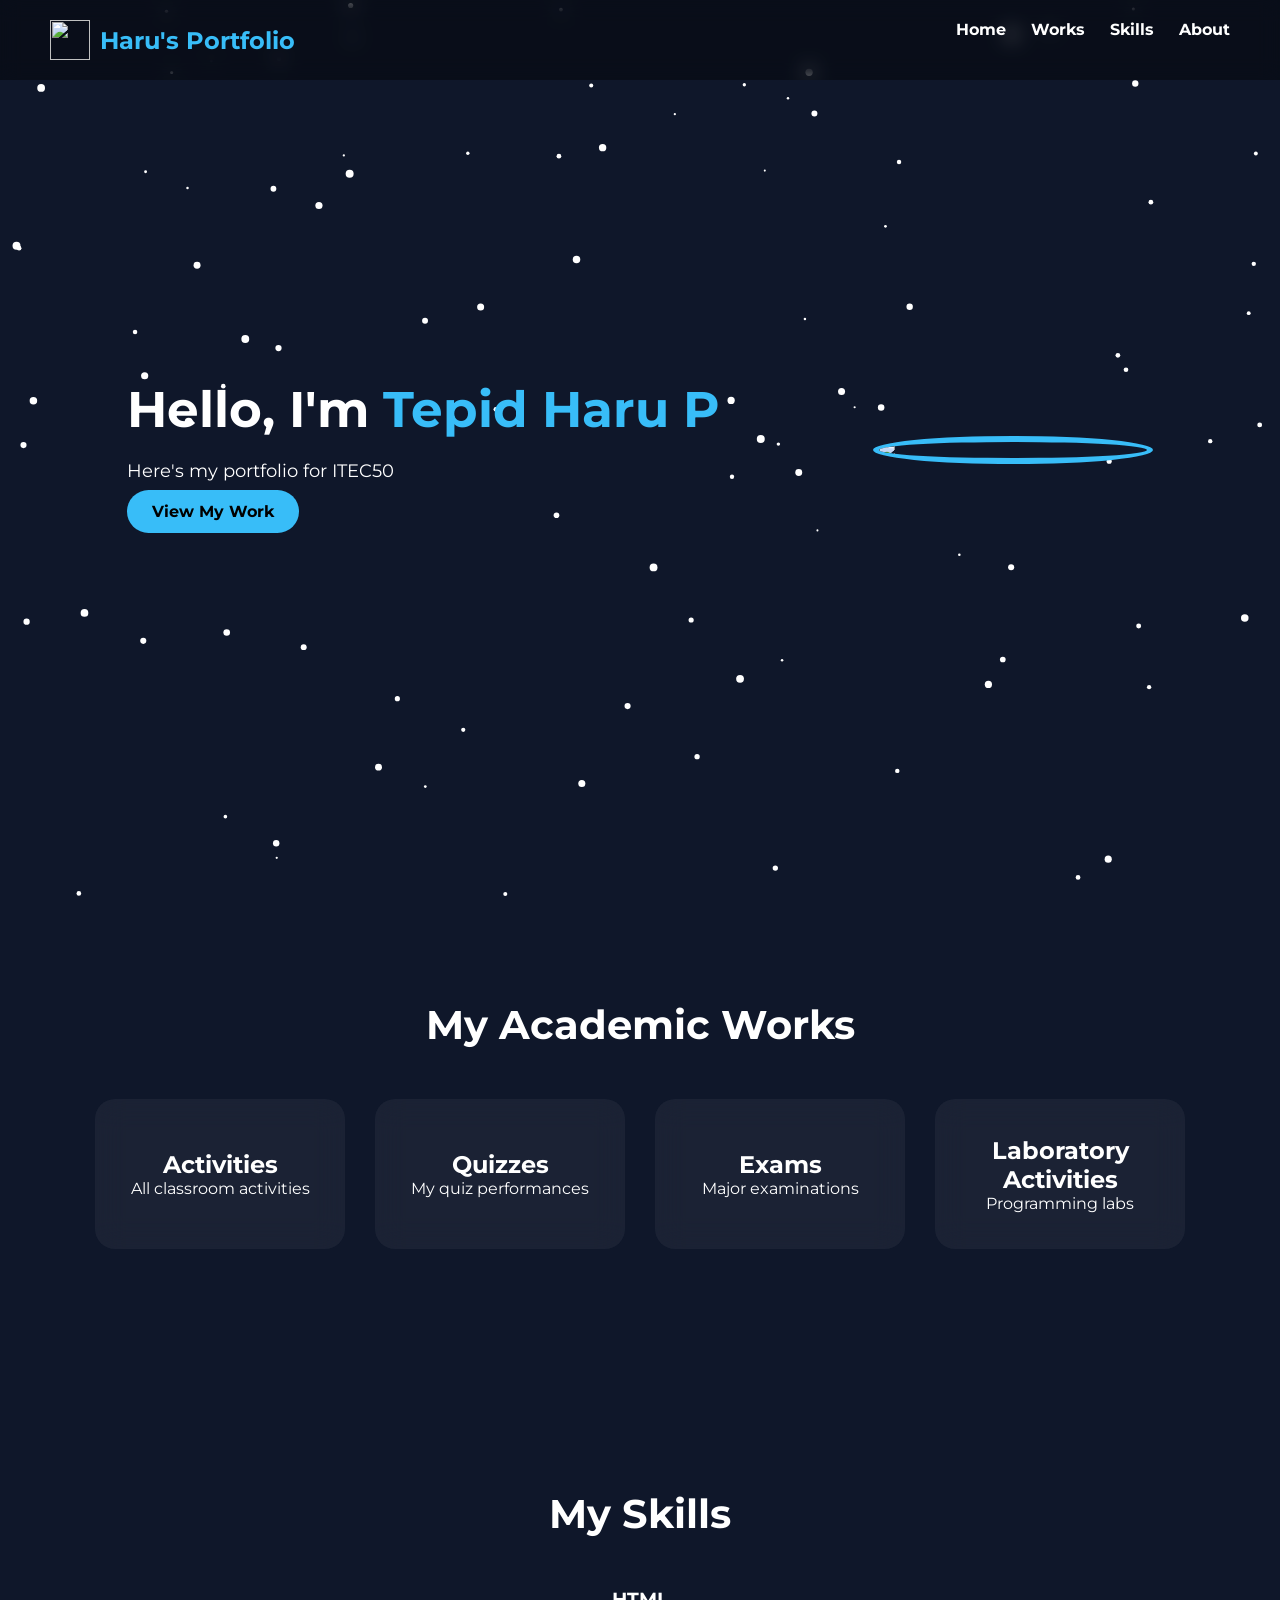
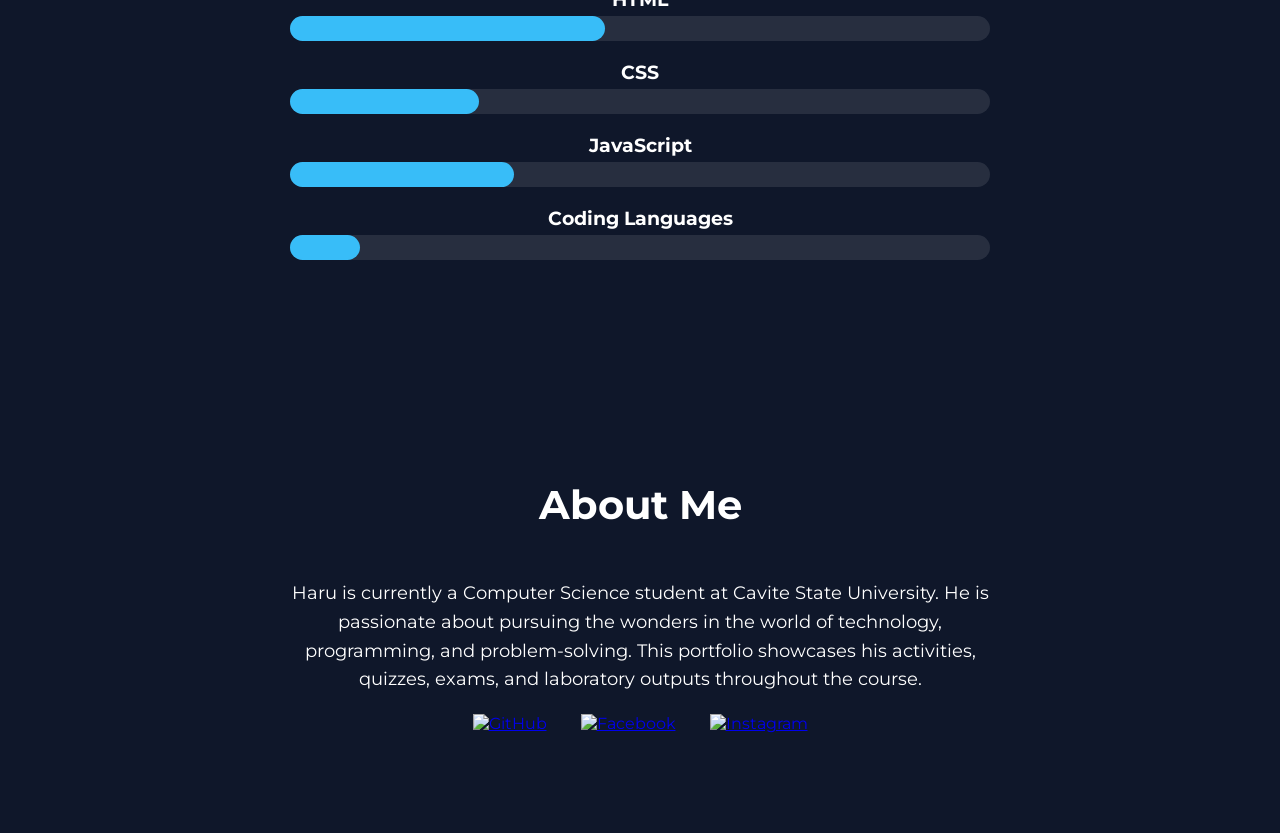
==== index.html @ 758581cd "Add files via upload" ====
<!DOCTYPE html>
<html lang="en">
<head>
 <link href="https://fonts.googleapis.com/css2?family=Montserrat:wght@400;600&display=swap" rel="stylesheet">
<meta charset="UTF-8">
<meta name="viewport" content="width=device-width, initial-scale=1.0">
<title>Computing Portfolio</title>
<link rel="stylesheet" href="style.css">
</head>
<body>

<!-- Particles Background -->
<canvas id="particles"></canvas>

<header>
<nav class="navbar">
<div class="logo-container">
<img src="images/logo.png" class="site-logo">
<h2 class="logo-text">Haru's Portfolio</h2>
</div>
<ul>
<li><a href="#home">Home</a></li>
<li><a href="#works">Works</a></li>
<li><a href="#skills">Skills</a></li>
<li><a href="#about">About</a></li>
</ul>
</nav>
</header>

<!-- HOME SECTION -->
<section id="home" class="home">
<div class="home-text">
<h1>Hello, I'm <span id="typed-name"></span></h1>
<p>Here's my portfolio for ITEC50</p>
<a href="#works" class="btn">View My Work</a>
</div>
<img src="images/student.jpg" class="student-img">
</section>

<!-- WORKS SECTION -->
<section id="works">
<h1 class="section-title">My Academic Works</h1>
<div class="card-container">
<a href="activities.html" class="card"><h2>Activities</h2><p>All classroom activities</p></a>
<a href="quizzes.html" class="card"><h2>Quizzes</h2><p>My quiz performances</p></a>
<a href="exams.html" class="card"><h2>Exams</h2><p>Major examinations</p></a>
<a href="labs.html" class="card"><h2>Laboratory Activities</h2><p>Programming labs</p></a>
</div>
</section>

<!-- SKILLS SECTION -->
<section id="skills">
<h1 class="section-title">My Skills</h1>
<div class="skills-container">
<div class="skill">
<h3>HTML</h3>
<div class="skill-bar"><div class="skill-progress" style="width:45%"></div></div>
</div>
<div class="skill">
<h3>CSS</h3>
<div class="skill-bar"><div class="skill-progress" style="width:27%"></div></div>
</div>
<div class="skill">
<h3>JavaScript</h3>
<div class="skill-bar"><div class="skill-progress" style="width:32%"></div></div>
</div>
<div class="skill">
<h3>Coding Languages</h3>
<div class="skill-bar"><div class="skill-progress" style="width:10%"></div></div>
</div>
</div>
</section>

<!-- ABOUT SECTION -->
<section id="about">
<h1 class="section-title">About Me</h1>
<p class="about-text">
Haru is currently a Computer Science student at Cavite State University. He is passionate about pursuing the wonders in the world of technology, programming, and problem-solving. This portfolio showcases his activities, quizzes, exams, and laboratory outputs throughout the course.
</p>
<div class="socials">

<a href="https://github.com/clann-xd" target="_blank">
<img src="images/github.png" alt="GitHub">
</a>

<a href="https://www.facebook.com/xapy67" target="_blank">
<img src="images/facebook.png" alt="Facebook">
</a>

<a href="https://instagram.com/xapydomdomdom" target="_blank">
<img src="images/instagram.png" alt="Instagram">
</a>

</div>
</section>

<script src="script.js"></script>
</body>
</html>
---- style.css ----
*{margin:0;padding:0;box-sizing:border-box;font-family: 'Montserrat', sans-serif; scroll-behavior:smooth;}
body{background:#0f172a;color:white;overflow-x:hidden;}

/* Particles canvas */
#particles{position:fixed;top:0;left:0;width:100%;height:100%;z-index:-1;}

/* NAVBAR */
.navbar{display:flex;justify-content:space-between;padding:20px 50px;background:rgba(0,0,0,0.4);backdrop-filter:blur(10px);position:fixed;width:100%;z-index:100;}
.logo{color:#38bdf8;}
.navbar ul{display:flex;list-style:none;}
.navbar li{margin-left:25px;}
.navbar a{color:white;text-decoration:none;font-weight:bold;transition:.3s;}
.navbar a:hover{color:#38bdf8;}

/* HOME */
.home{height:100vh;display:flex;align-items:center;justify-content:space-around;padding:50px;}
.home-text h1{font-size:50px;}
.home-text span{color:#38bdf8;}
.home-text p{margin:20px 0;font-size:18px;}
.btn{background:#38bdf8;padding:12px 25px;border-radius:25px;text-decoration:none;color:black;font-weight:bold;transition:.3s;}
.btn:hover{transform:scale(1.05);}
.student-img{width:280px;border-radius:50%;border:6px solid #38bdf8;}

/* WORKS */
#works{padding:100px 50px;text-align:center;}
.section-title{font-size:40px;margin-bottom:50px;}
.card-container{display:flex;justify-content:center;flex-wrap:wrap;gap:30px;}
.card{width:250px;height:180px;background:rgba(255,255,255,0.05);backdrop-filter:blur(15px);border-radius:20px;display:flex;flex-direction:column;justify-content:center;align-items:center;text-decoration:none;color:white;transition:.4s;}
.card:hover{transform:translateY(-10px) scale(1.05);background:#38bdf8;color:black;}

/* SKILLS */
#skills{padding:100px 50px;text-align:center;}
.skills-container{max-width:700px;margin:auto;}
.skill{margin:20px 0;}
.skill h3{margin-bottom:5px;}
.skill-bar{width:100%;height:25px;background:rgba(255,255,255,0.1);border-radius:25px;}
.skill-progress{height:100%;background:#38bdf8;border-radius:25px;transition:1s;}

/* ABOUT */
#about{padding:100px 50px;text-align:center;}
.about-text{max-width:700px;margin:auto;font-size:18px;line-height:1.6;margin-bottom:20px;}
.socials a{margin:0 15px;display:inline-block;transition:.3s;}
.socials img{width:40px;}
.socials a:hover{transform:scale(1.2);}
/* SUBPAGE STYLING */
.subpage{padding:150px 50px;text-align:center;min-height:100vh;}
.card-container{display:flex;justify-content:center;flex-wrap:wrap;gap:30px;margin-bottom:40px;}
.card{width:250px;height:150px;background:rgba(255,255,255,0.05);backdrop-filter:blur(15px);border-radius:20px;display:flex;flex-direction:column;justify-content:center;align-items:center;transition:.4s;}
.card:hover{transform:translateY(-10px) scale(1.05);background:#38bdf8;color:black;}

.preview-card{
width:300px;
background:rgba(255,255,255,0.05);
border-radius:20px;
overflow:hidden;
backdrop-filter:blur(15px);
transition:.4s;
}

.preview-card img{
width:100%;
height:auto;
max-height:250px;
object-fit:contain;
background:#000;
padding:5px;
}

.preview-card-content{
padding:15px;
}

.preview-card h2{
margin-bottom:10px;
}

.preview-card p{
font-size:14px;
line-height:1.4;
}

.preview-card:hover{
transform:translateY(-10px) scale(1.05);
background:#38bdf8;
color:black;
}

.logo-container{
display:flex;
align-items:center;
gap:10px;
}

.site-logo{
width:40px;
height:40px;
object-fit:contain;
}

.logo-text{
color:#38bdf8;
font-weight:bold;
}

.site-logo{
width:40px;
transition:0.3s;
}

.site-logo:hover{
transform:scale(1.1);
filter:drop-shadow(0 0 8px #38bdf8);
}
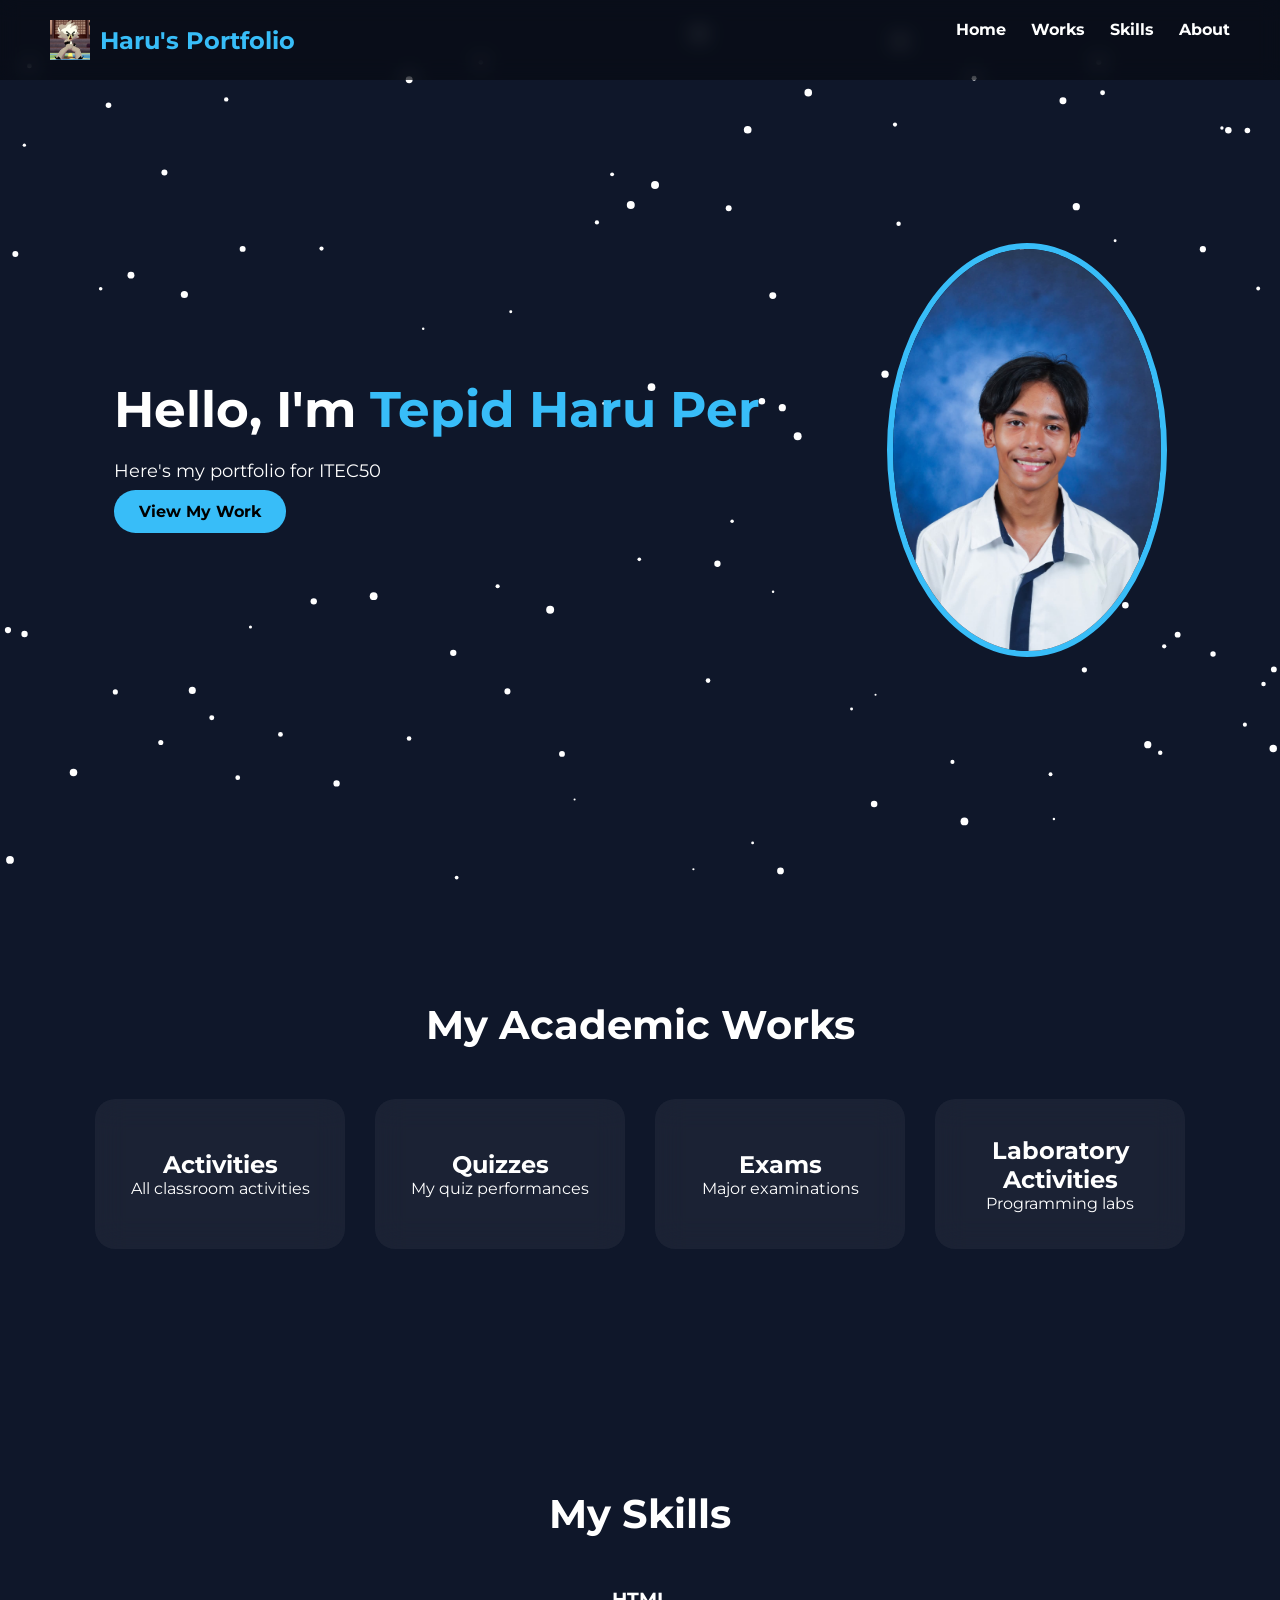
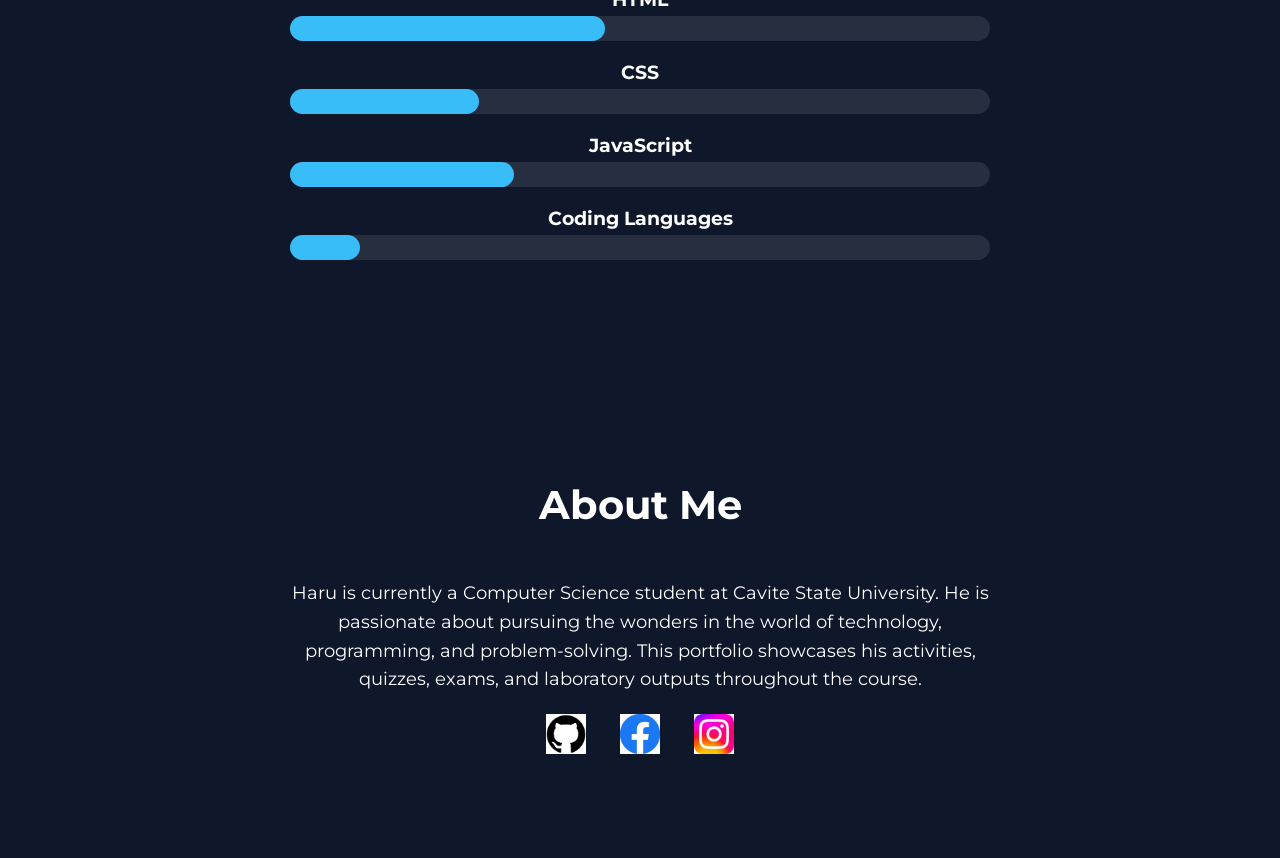
==== commit 5196d3e3: "Update comments and social media links in index.html" ====
--- a/index.html
+++ b/index.html
@@ -9,7 +9,7 @@
 </head>
 <body>
 
-<!-- Particles Background -->
+<!-- PARTICLES -->
 <canvas id="particles"></canvas>
 
 <header>
@@ -71,7 +71,7 @@
 </div>
 </section>
 
-<!-- ABOUT SECTION -->
+<!-- ABOUT SECTION (W/ SOCMED - FB, IG, GITHUB) -->
 <section id="about">
 <h1 class="section-title">About Me</h1>
 <p class="about-text">
@@ -87,7 +87,7 @@
 <img src="images/facebook.png" alt="Facebook">
 </a>
 
-<a href="https://instagram.com/xapydomdomdom" target="_blank">
+<a href="https://instagram.com/xapywantutripor" target="_blank">
 <img src="images/instagram.png" alt="Instagram">
 </a>
 
@@ -96,4 +96,4 @@
 
 <script src="script.js"></script>
 </body>
-</html>+</html>
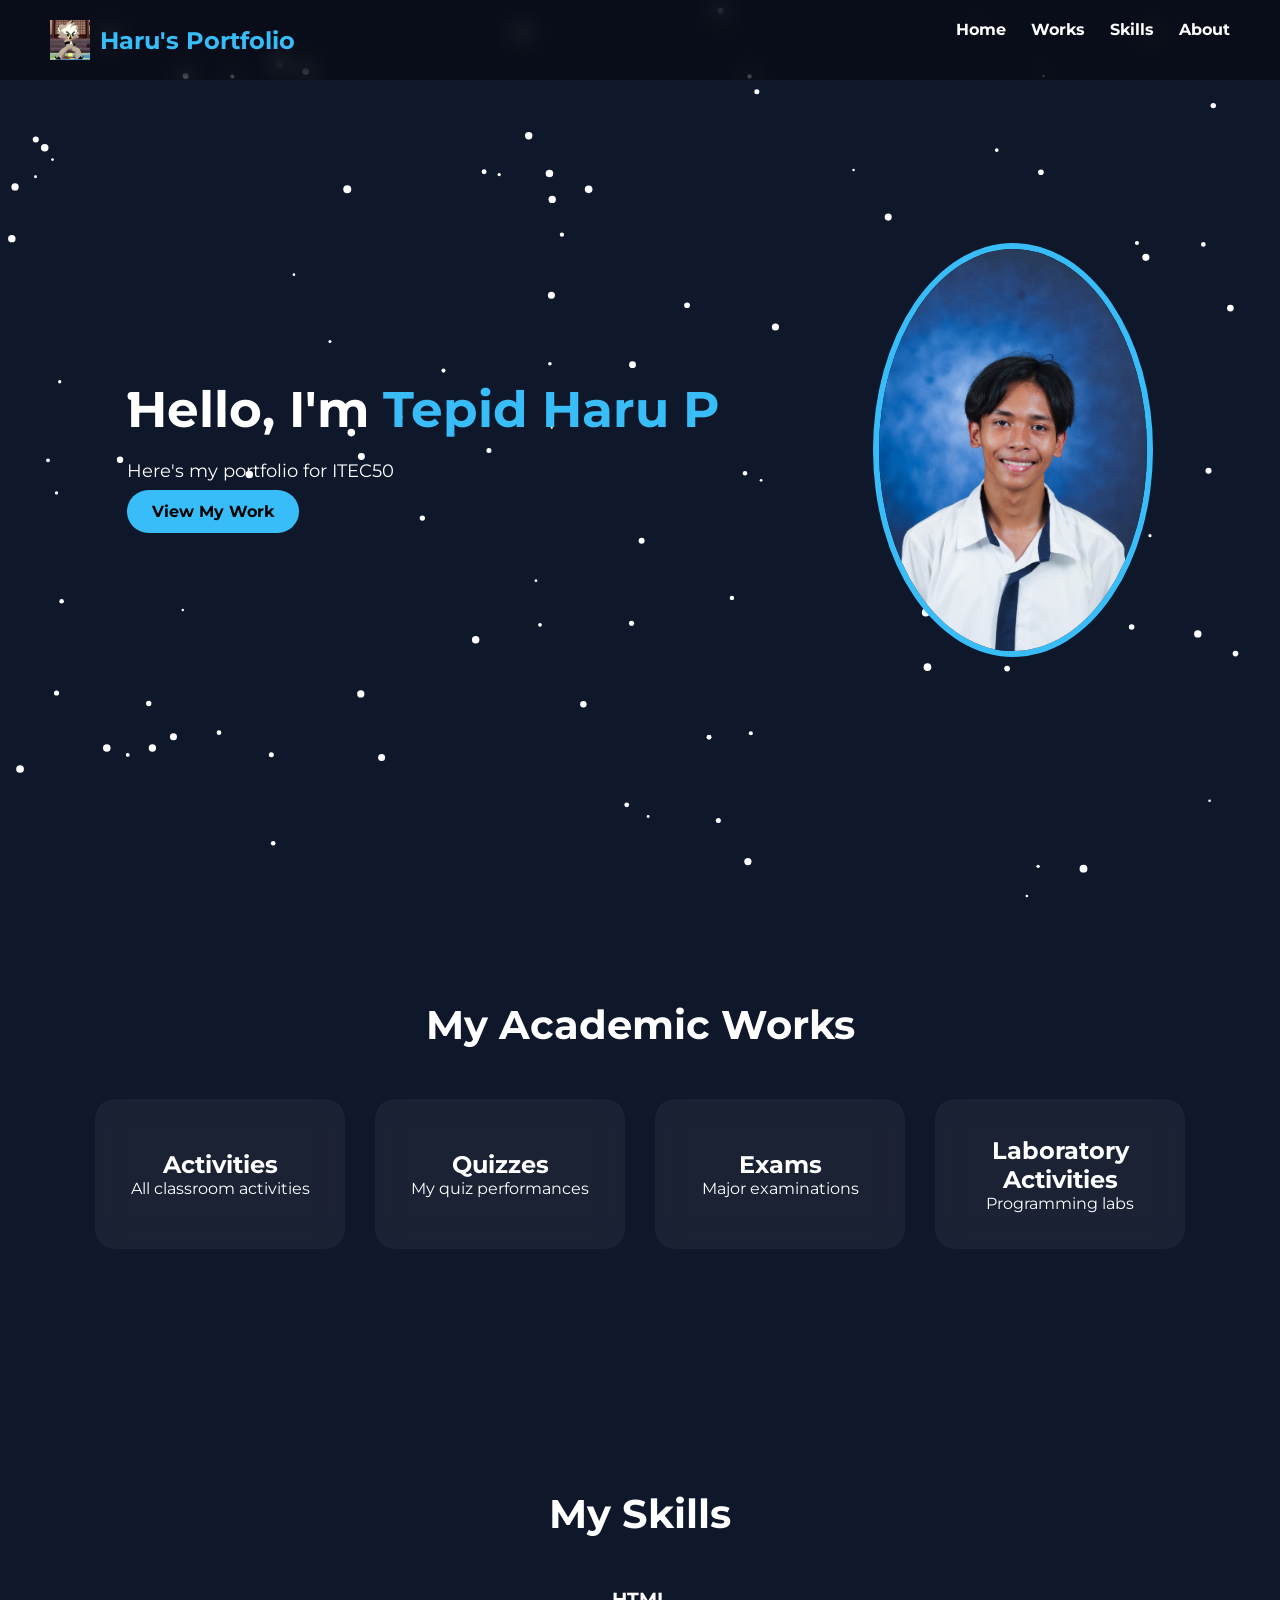
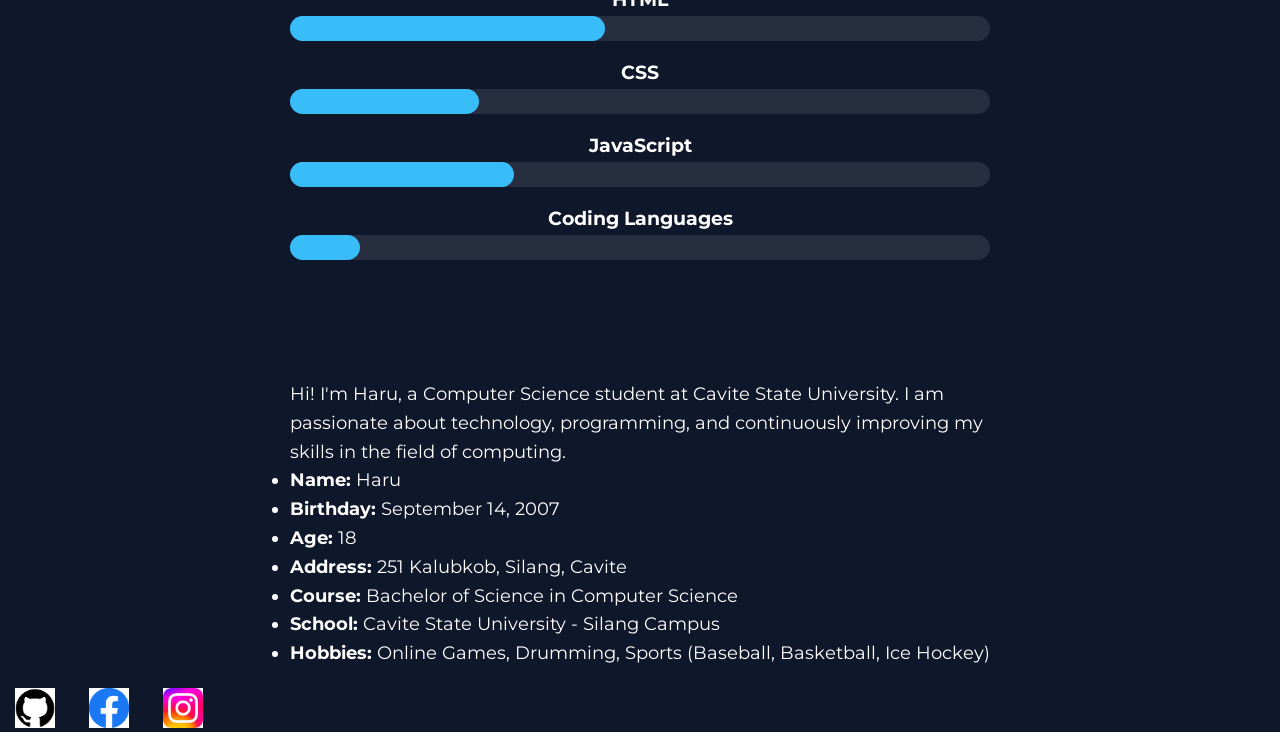
==== commit 984ae227: "Revise About Me section with new content Updated the 'About Me' section with personal details and ho" ====
--- a/index.html
+++ b/index.html
@@ -72,11 +72,22 @@
 </section>
 
 <!-- ABOUT SECTION (W/ SOCMED - FB, IG, GITHUB) -->
-<section id="about">
-<h1 class="section-title">About Me</h1>
-<p class="about-text">
-Haru is currently a Computer Science student at Cavite State University. He is passionate about pursuing the wonders in the world of technology, programming, and problem-solving. This portfolio showcases his activities, quizzes, exams, and laboratory outputs throughout the course.
+<div class="about-text">
+<p>
+Hi! I'm Haru, a Computer Science student at Cavite State University. I am passionate about technology, programming, and continuously improving my skills in the field of computing.
 </p>
+
+<ul class="about-details">
+<li><strong>Name:</strong> Haru</li>
+<li><strong>Birthday:</strong> September 14, 2007</li>
+<li><strong>Age:</strong> 18</li>
+<li><strong>Address:</strong> 251 Kalubkob, Silang, Cavite</li>
+<li><strong>Course:</strong> Bachelor of Science in Computer Science</li>
+<li><strong>School:</strong> Cavite State University - Silang Campus</li>
+<li><strong>Hobbies:</strong> Online Games, Drumming, Sports (Baseball, Basketball, Ice Hockey)</li>
+
+</ul>
+</div>
 <div class="socials">
 
 <a href="https://github.com/clann-xd" target="_blank">
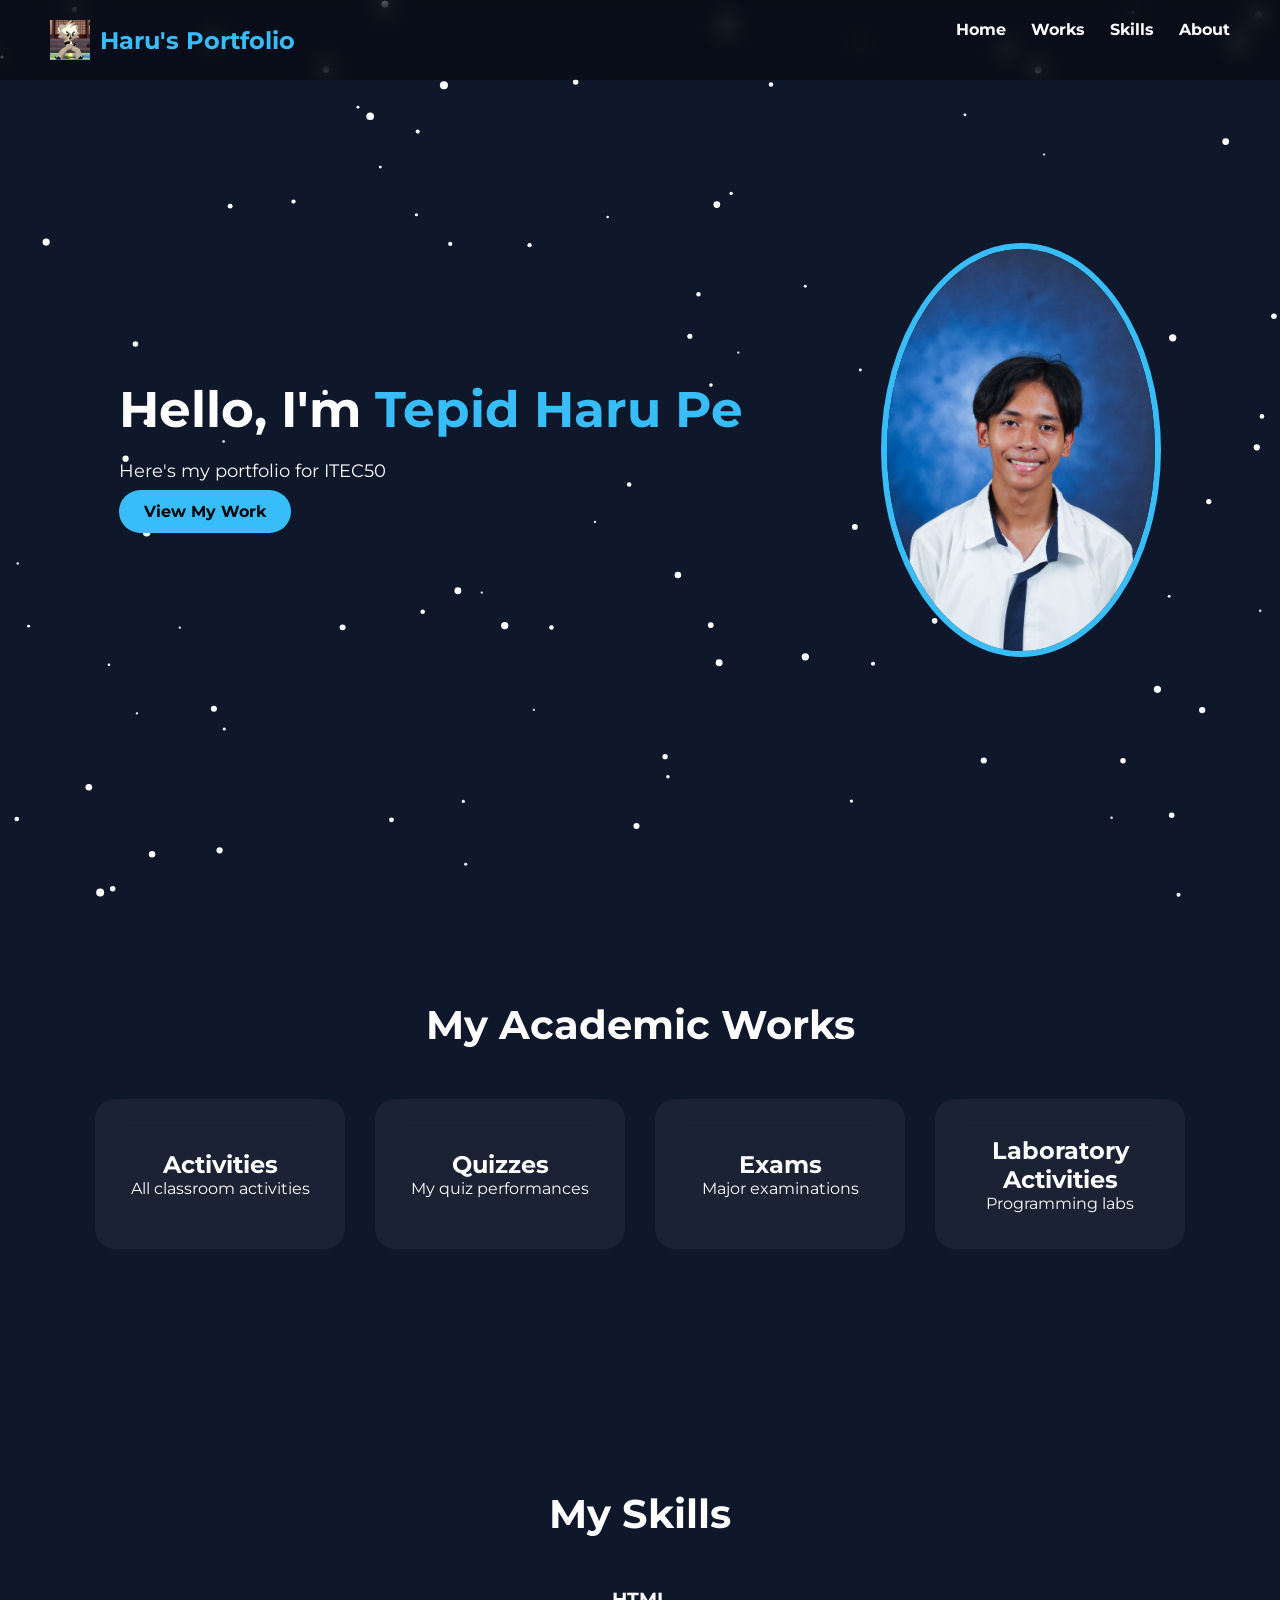
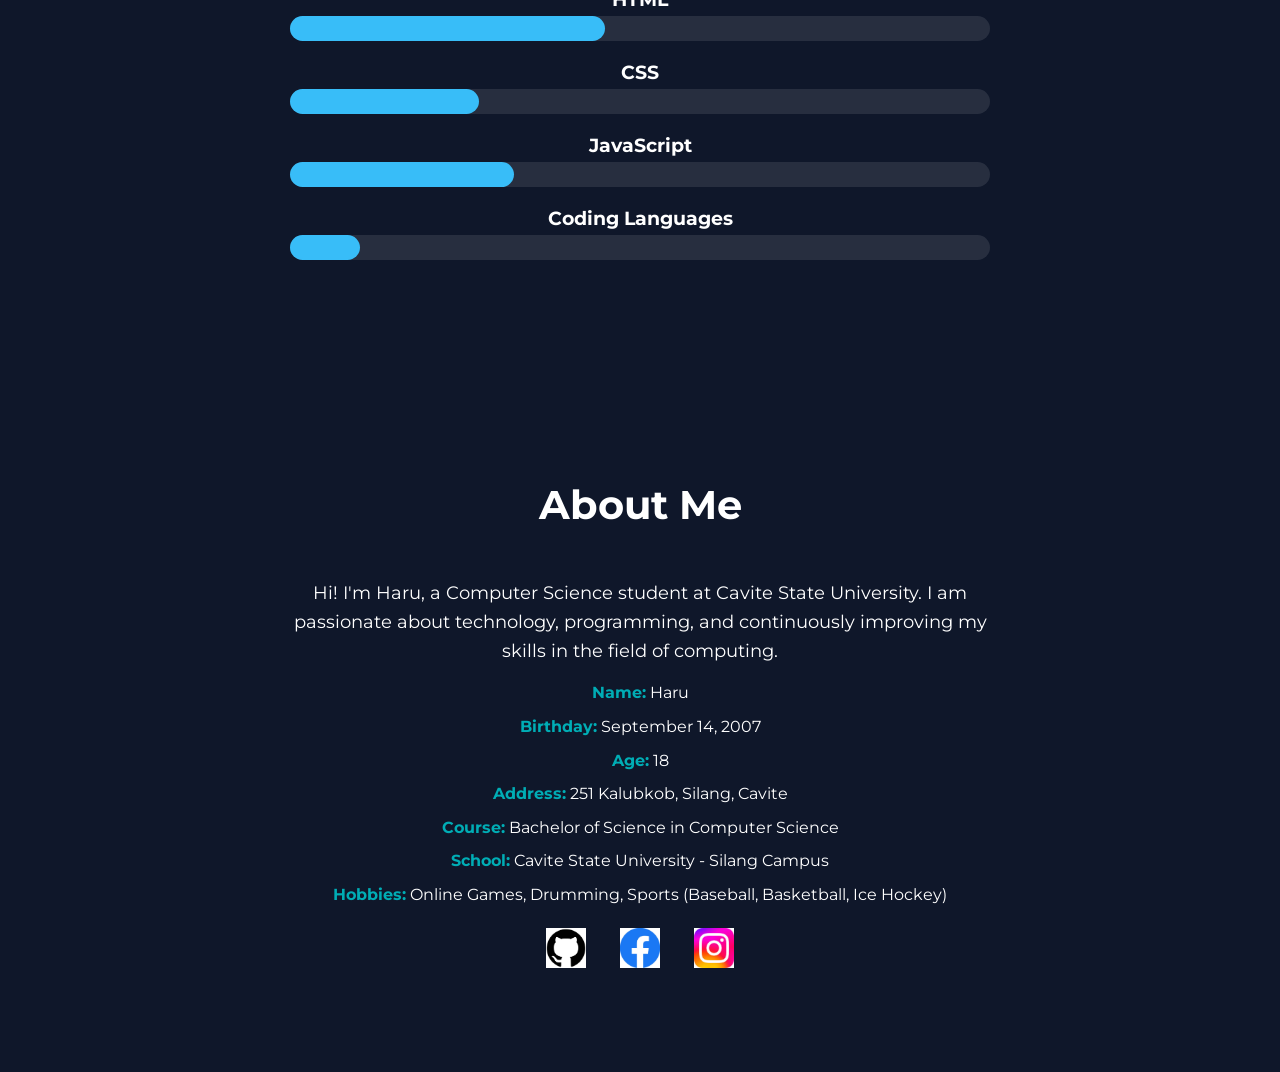
==== commit 3611bfea: "Add About Me section to index.html Added an About Me section with a brief introduction." ====
--- a/index.html
+++ b/index.html
@@ -72,6 +72,11 @@
 </section>
 
 <!-- ABOUT SECTION (W/ SOCMED - FB, IG, GITHUB) -->
+ <section id="about">
+<h1 class="section-title">About Me</h1>
+
+<div class="about-container">
+
 <div class="about-text">
 <p>
 Hi! I'm Haru, a Computer Science student at Cavite State University. I am passionate about technology, programming, and continuously improving my skills in the field of computing.
--- a/style.css
+++ b/style.css
@@ -110,4 +110,18 @@
 .site-logo:hover{
 transform:scale(1.1);
 filter:drop-shadow(0 0 8px #38bdf8);
-}+}
+.about-details {
+list-style: none;
+padding: 0;
+margin-top: 15px;
+}
+
+.about-details li {
+margin: 8px 0;
+font-size: 16px;
+}
+
+.about-details strong {
+color: #00adb5;
+}
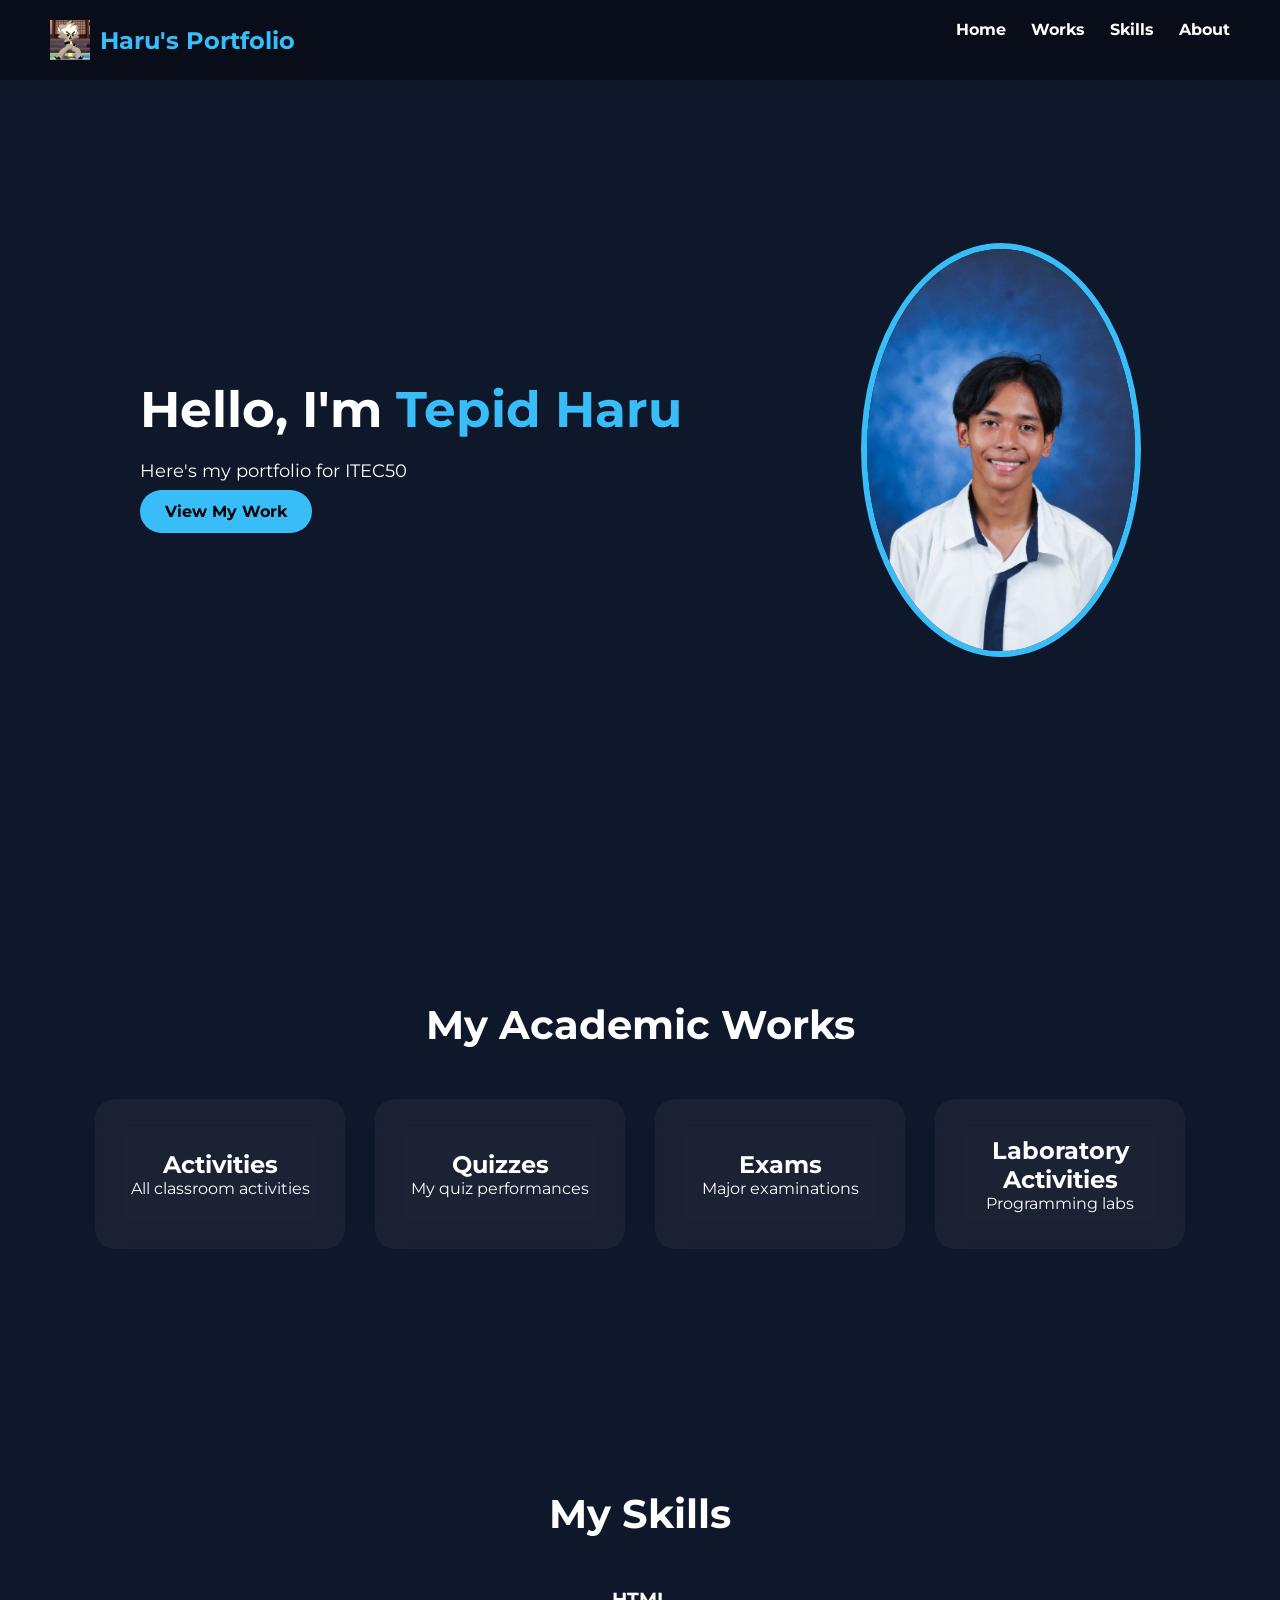
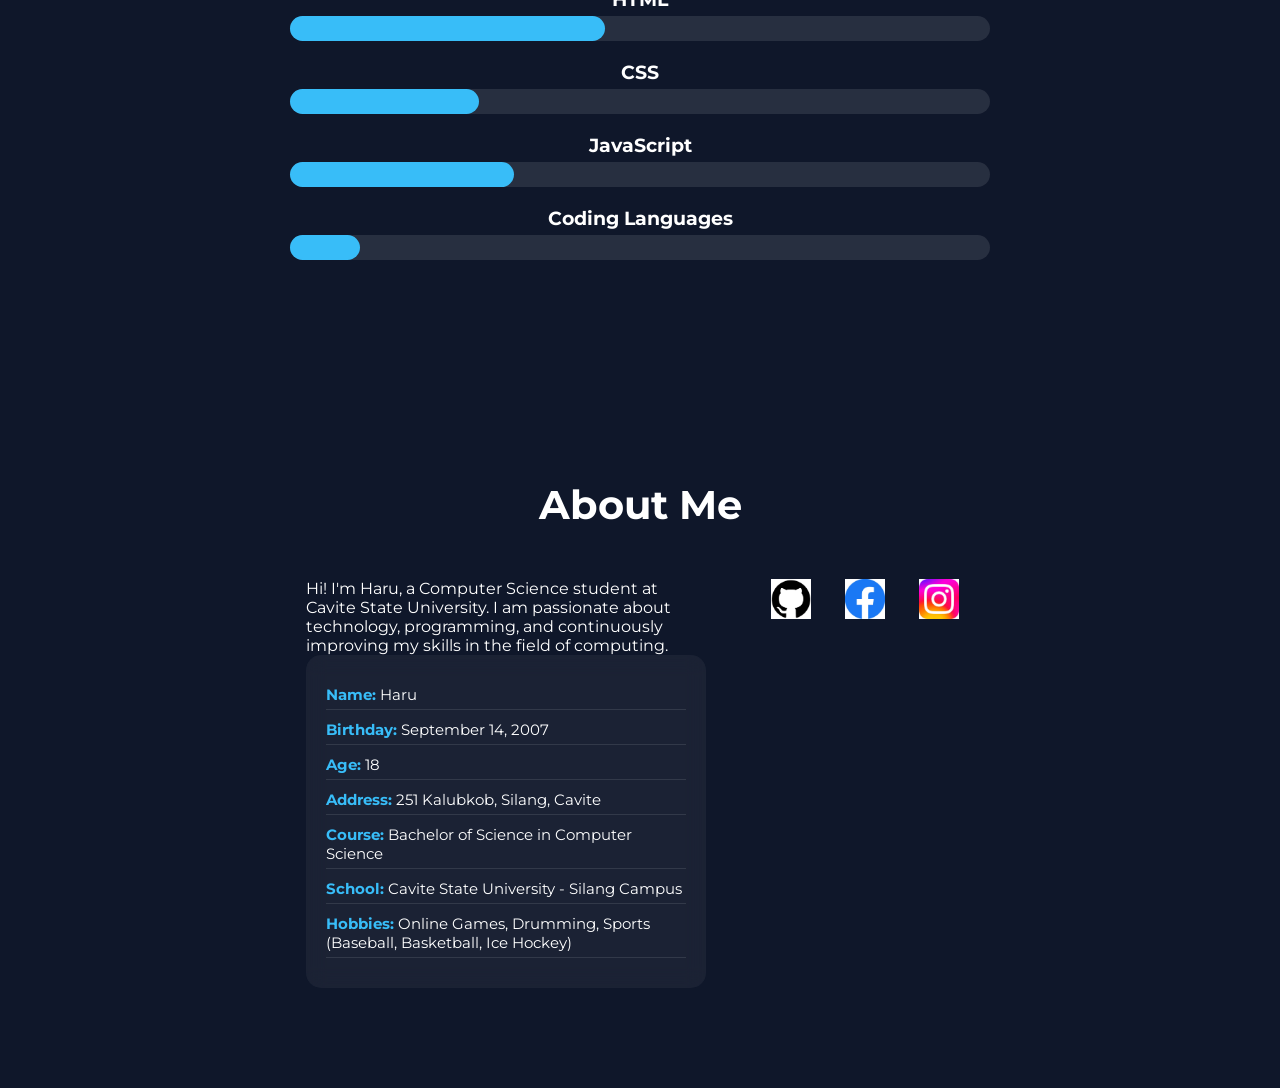
==== commit 3e50e847: "Remove particles canvas from index.html Removed particles canvas element from the HTML." ====
--- a/index.html
+++ b/index.html
@@ -8,9 +8,6 @@
 <link rel="stylesheet" href="style.css">
 </head>
 <body>
-
-<!-- PARTICLES -->
-<canvas id="particles"></canvas>
 
 <header>
 <nav class="navbar">
--- a/style.css
+++ b/style.css
@@ -38,7 +38,10 @@
 
 /* ABOUT */
 #about{padding:100px 50px;text-align:center;}
-.about-text{max-width:700px;margin:auto;font-size:18px;line-height:1.6;margin-bottom:20px;}
+.about-text {
+max-width: 400px;
+text-align: left;
+}
 .socials a{margin:0 15px;display:inline-block;transition:.3s;}
 .socials img{width:40px;}
 .socials a:hover{transform:scale(1.2);}
@@ -111,17 +114,32 @@
 transform:scale(1.1);
 filter:drop-shadow(0 0 8px #38bdf8);
 }
+.about-container {
+display: flex;
+justify-content: center;
+align-items: flex-start;
+gap: 50px;
+flex-wrap: wrap;
+margin-top: 40px;
+}
+
 .about-details {
+background: rgba(255,255,255,0.05);
+padding: 20px;
+border-radius: 15px;
 list-style: none;
-padding: 0;
-margin-top: 15px;
+min-width: 250px;
+text-align: left;
+backdrop-filter: blur(10px);
 }
 
 .about-details li {
-margin: 8px 0;
-font-size: 16px;
+margin: 10px 0;
+font-size: 15px;
+border-bottom: 1px solid rgba(255,255,255,0.1);
+padding-bottom: 5px;
 }
 
 .about-details strong {
-color: #00adb5;
+color: #38bdf8;
 }
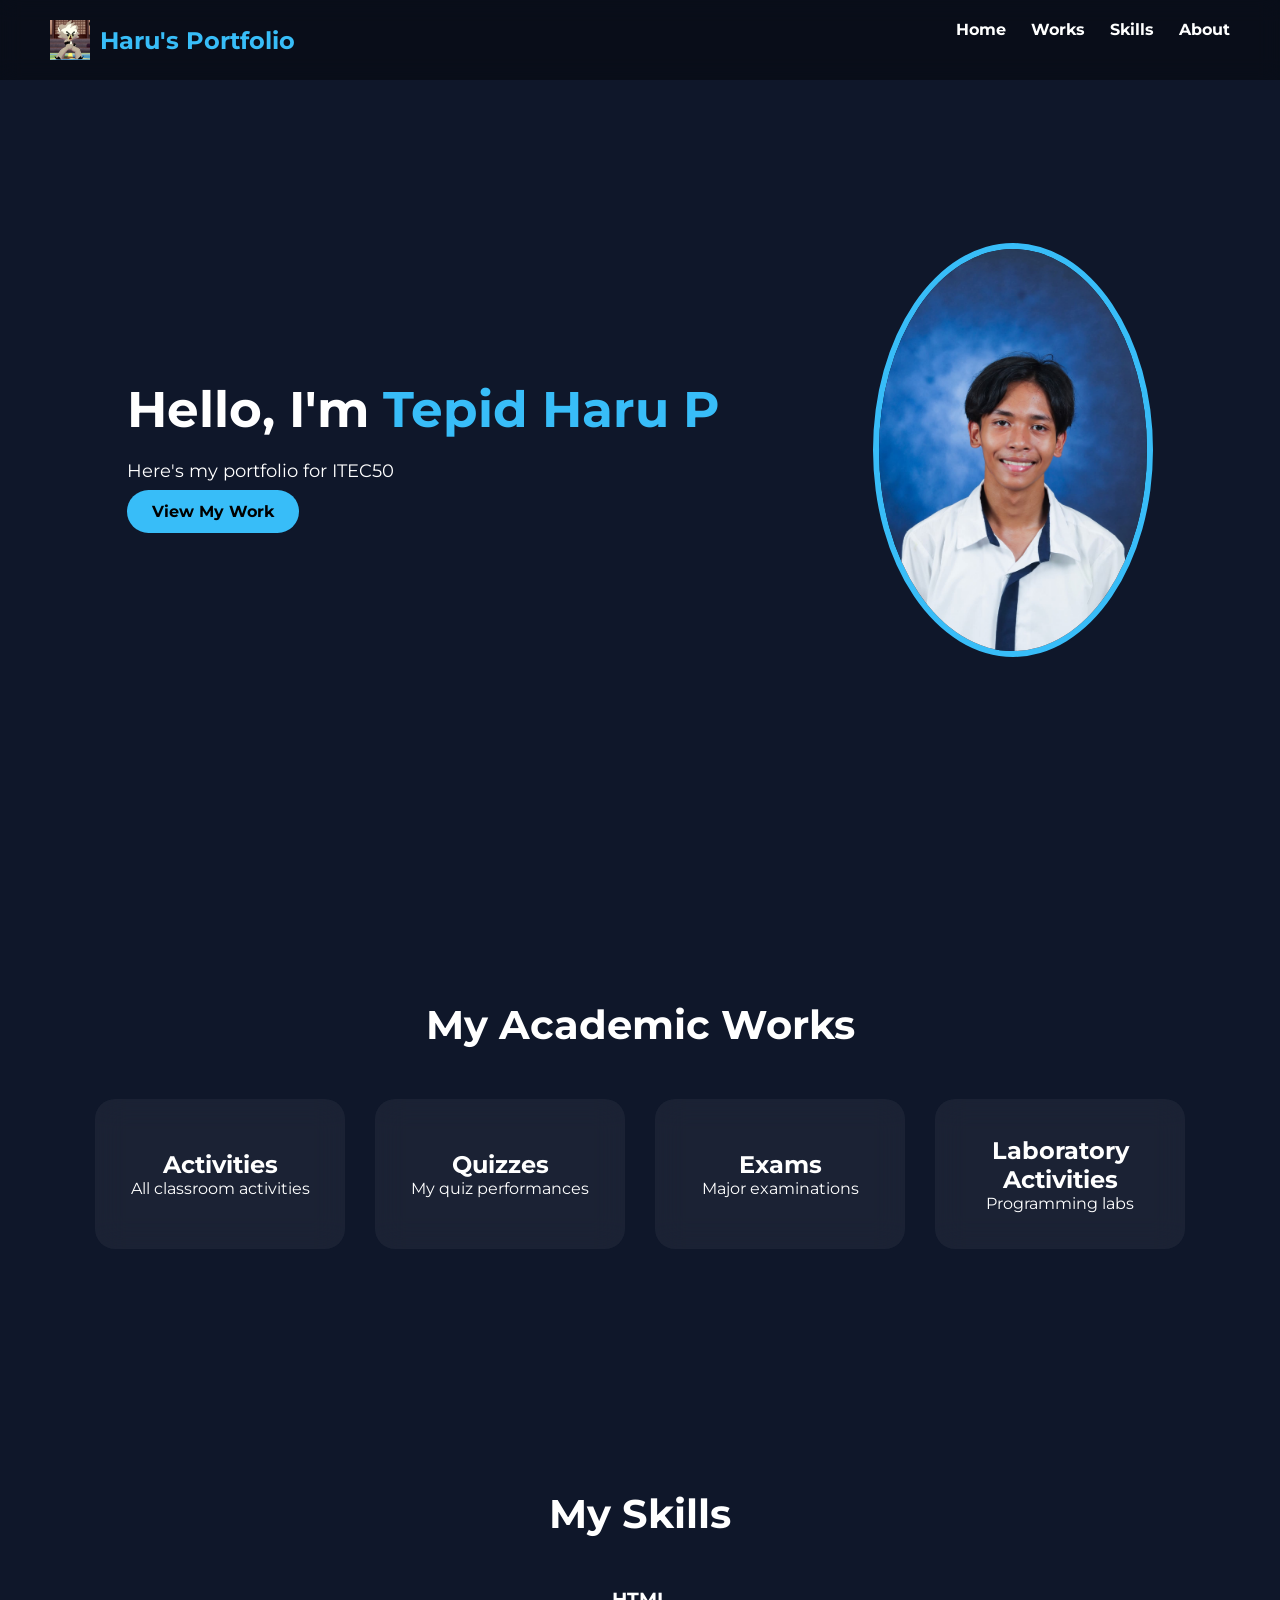
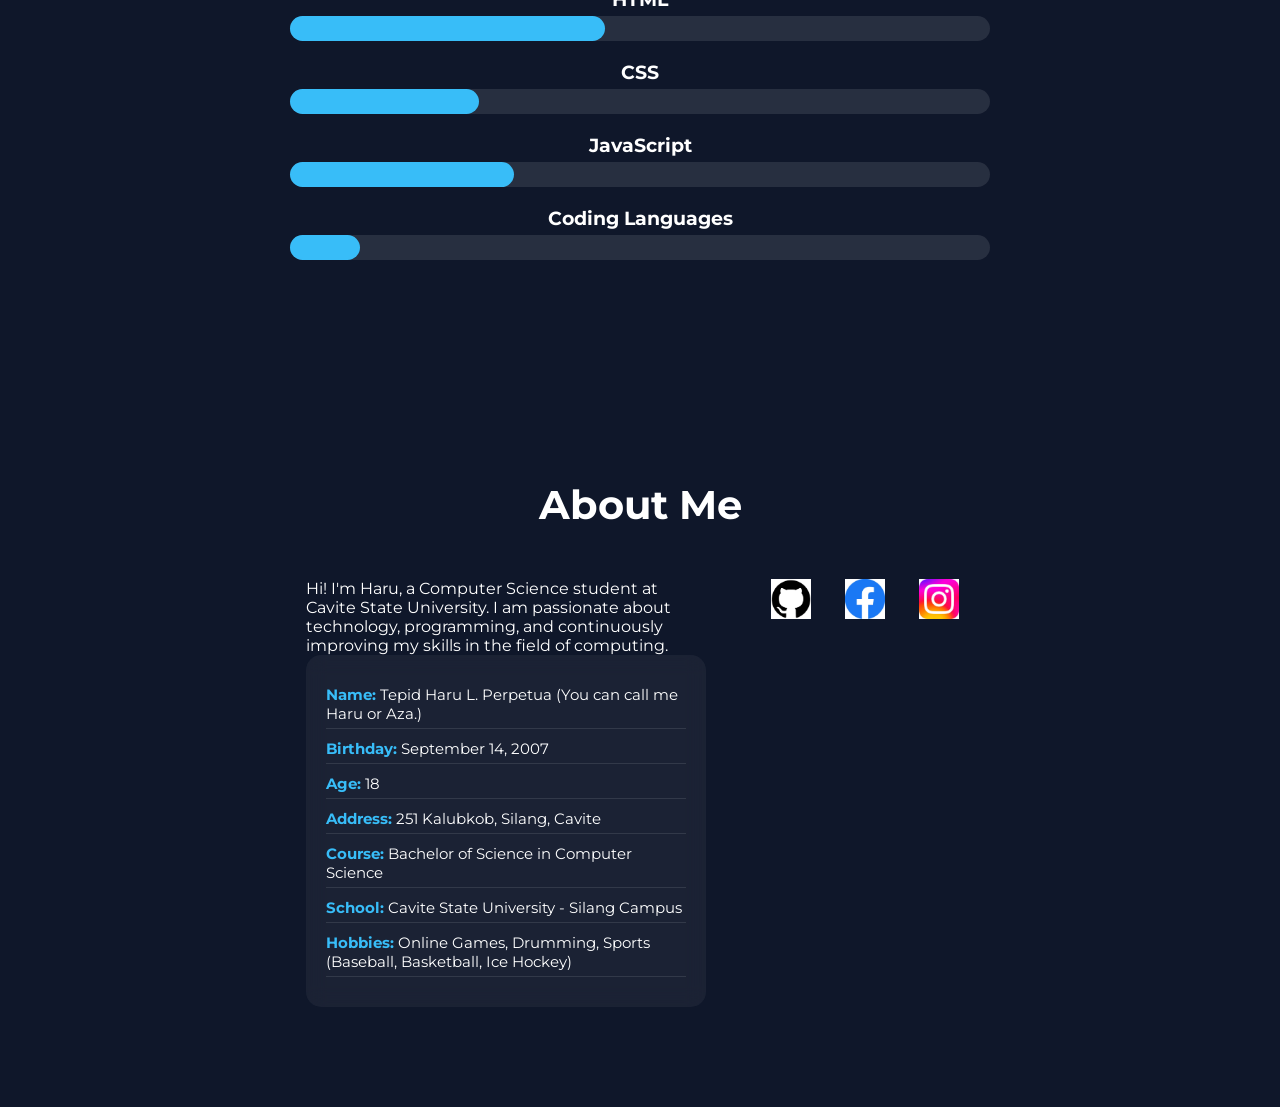
==== commit fc5dc881: "Update index.html" ====
--- a/index.html
+++ b/index.html
@@ -80,7 +80,7 @@
 </p>
 
 <ul class="about-details">
-<li><strong>Name:</strong> Haru</li>
+<li><strong>Name:</strong> Tepid Haru L. Perpetua (You can call me Haru or Aza.)</li>
 <li><strong>Birthday:</strong> September 14, 2007</li>
 <li><strong>Age:</strong> 18</li>
 <li><strong>Address:</strong> 251 Kalubkob, Silang, Cavite</li>
--- a/style.css
+++ b/style.css
@@ -1,8 +1,5 @@
 *{margin:0;padding:0;box-sizing:border-box;font-family: 'Montserrat', sans-serif; scroll-behavior:smooth;}
 body{background:#0f172a;color:white;overflow-x:hidden;}
-
-/* Particles canvas */
-#particles{position:fixed;top:0;left:0;width:100%;height:100%;z-index:-1;}
 
 /* NAVBAR */
 .navbar{display:flex;justify-content:space-between;padding:20px 50px;background:rgba(0,0,0,0.4);backdrop-filter:blur(10px);position:fixed;width:100%;z-index:100;}
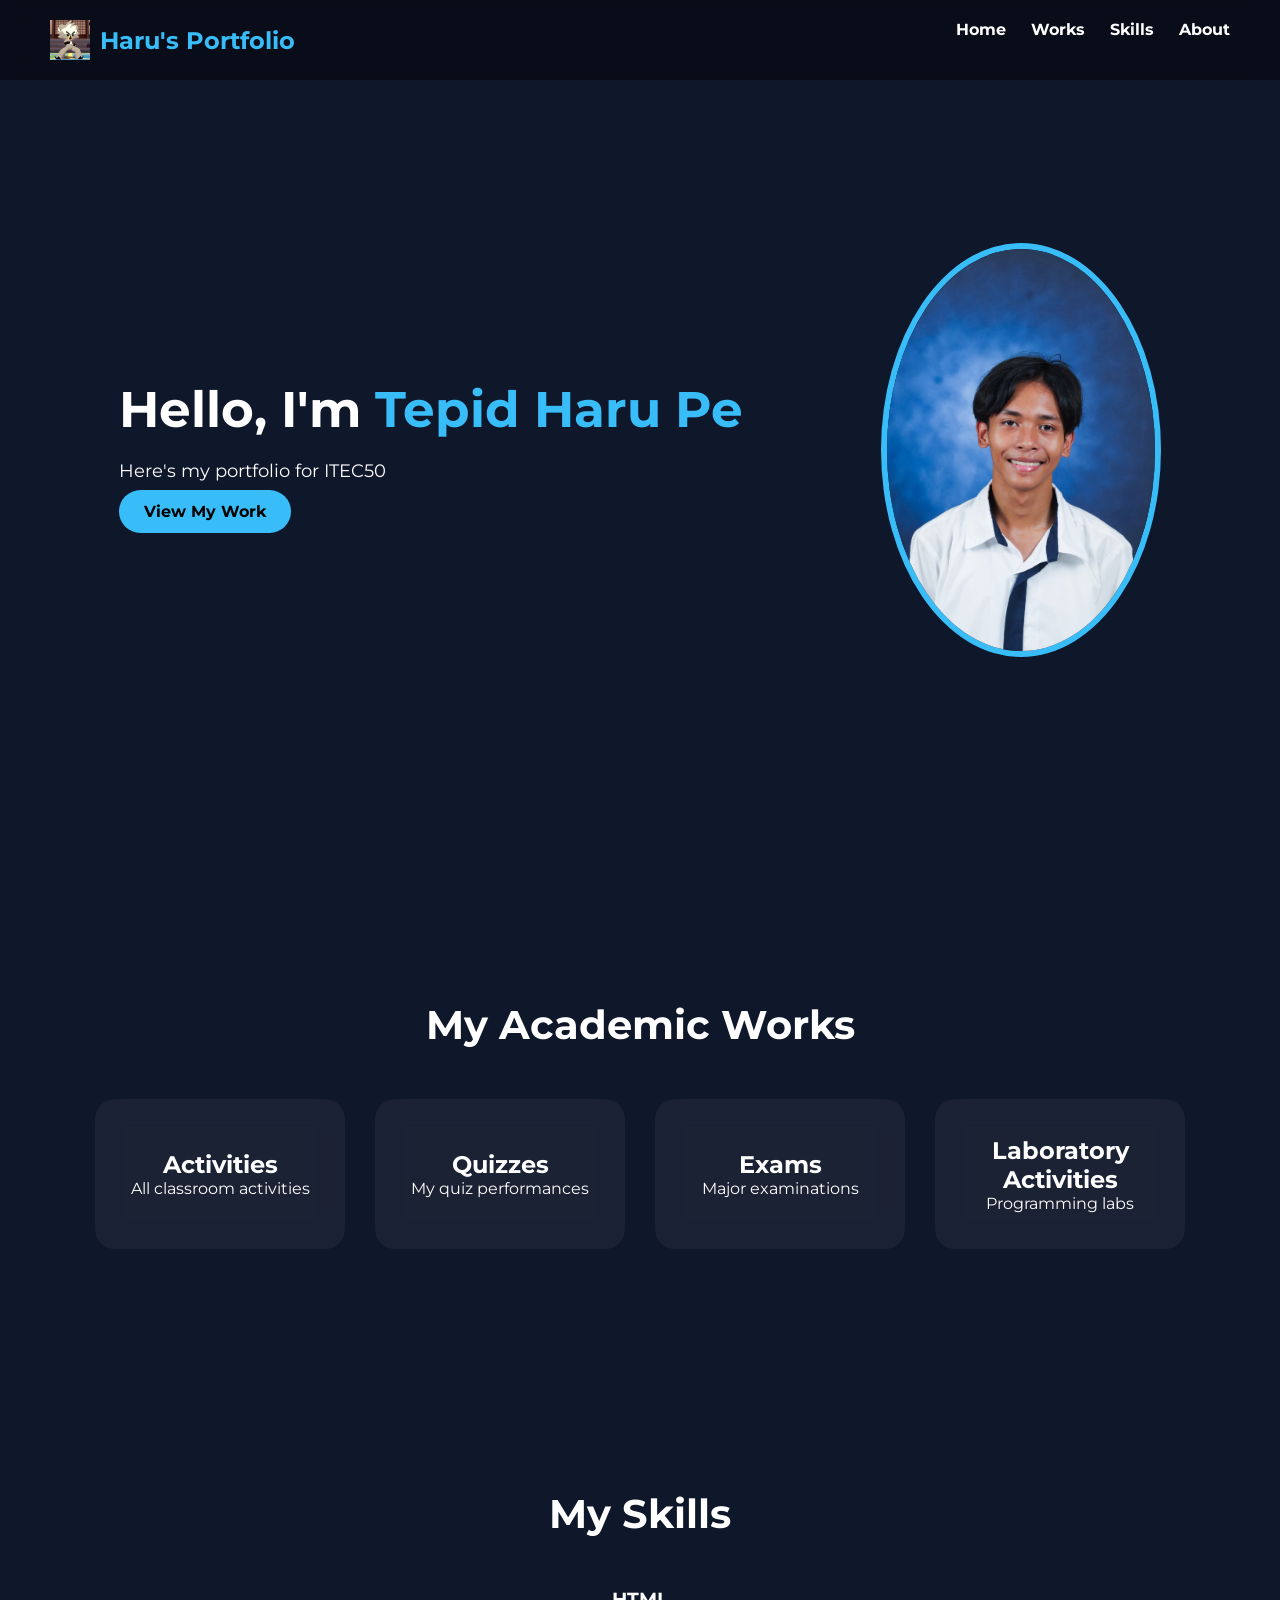
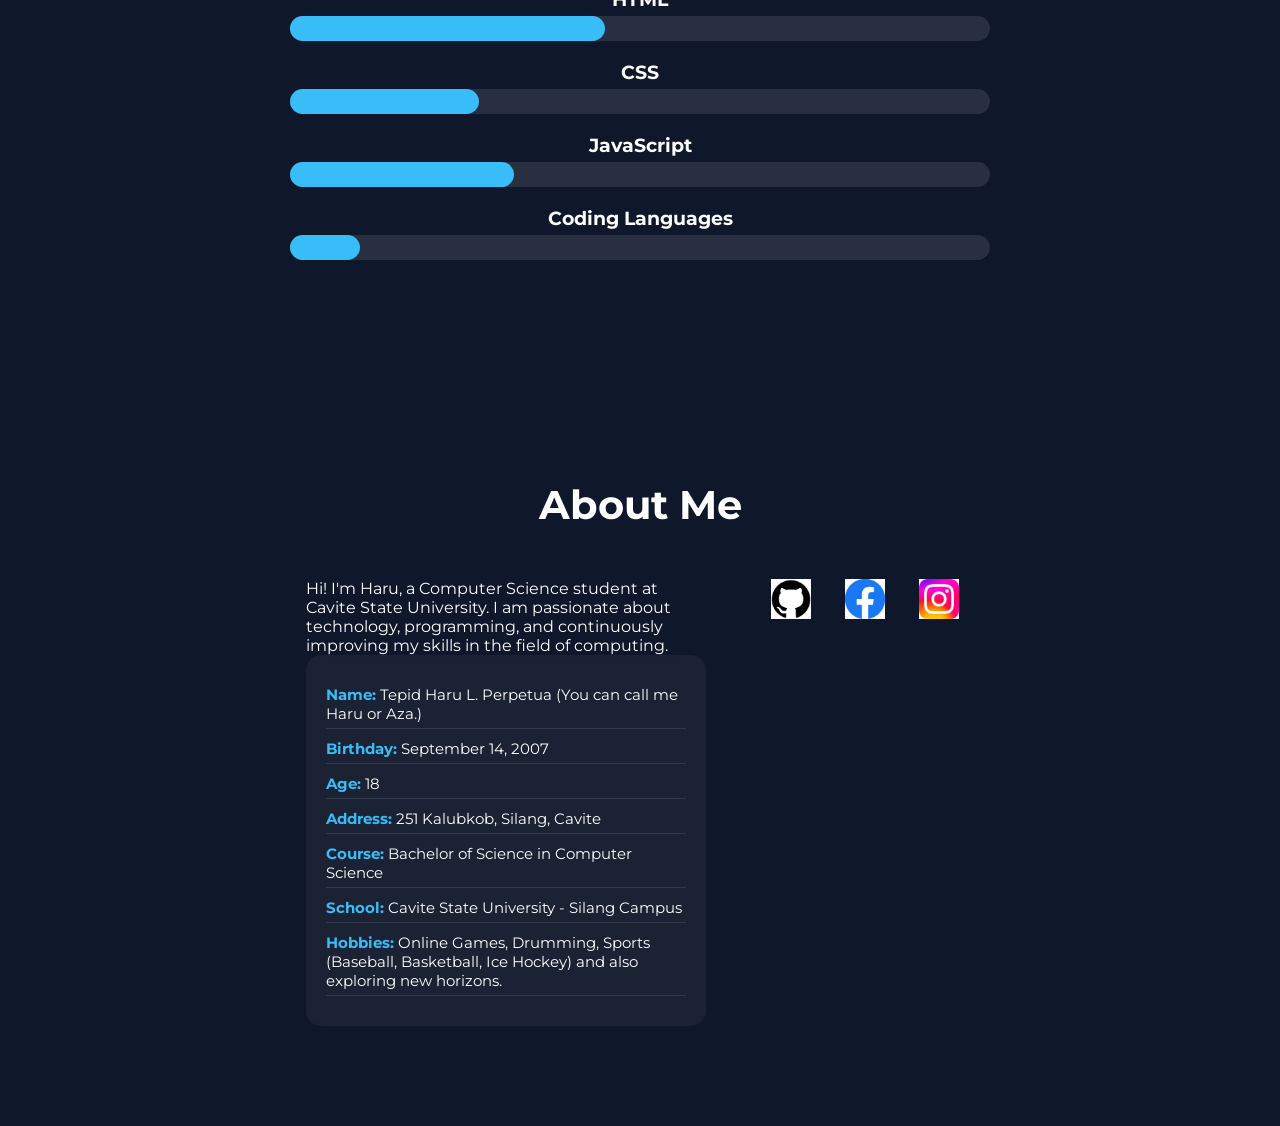
==== commit 01d97ce4: "Update hobbies list in index.html Added 'and also exploring new horizons.' to hobbies." ====
--- a/index.html
+++ b/index.html
@@ -86,7 +86,7 @@
 <li><strong>Address:</strong> 251 Kalubkob, Silang, Cavite</li>
 <li><strong>Course:</strong> Bachelor of Science in Computer Science</li>
 <li><strong>School:</strong> Cavite State University - Silang Campus</li>
-<li><strong>Hobbies:</strong> Online Games, Drumming, Sports (Baseball, Basketball, Ice Hockey)</li>
+<li><strong>Hobbies:</strong> Online Games, Drumming, Sports (Baseball, Basketball, Ice Hockey) and also exploring new horizons.</li>
 
 </ul>
 </div>
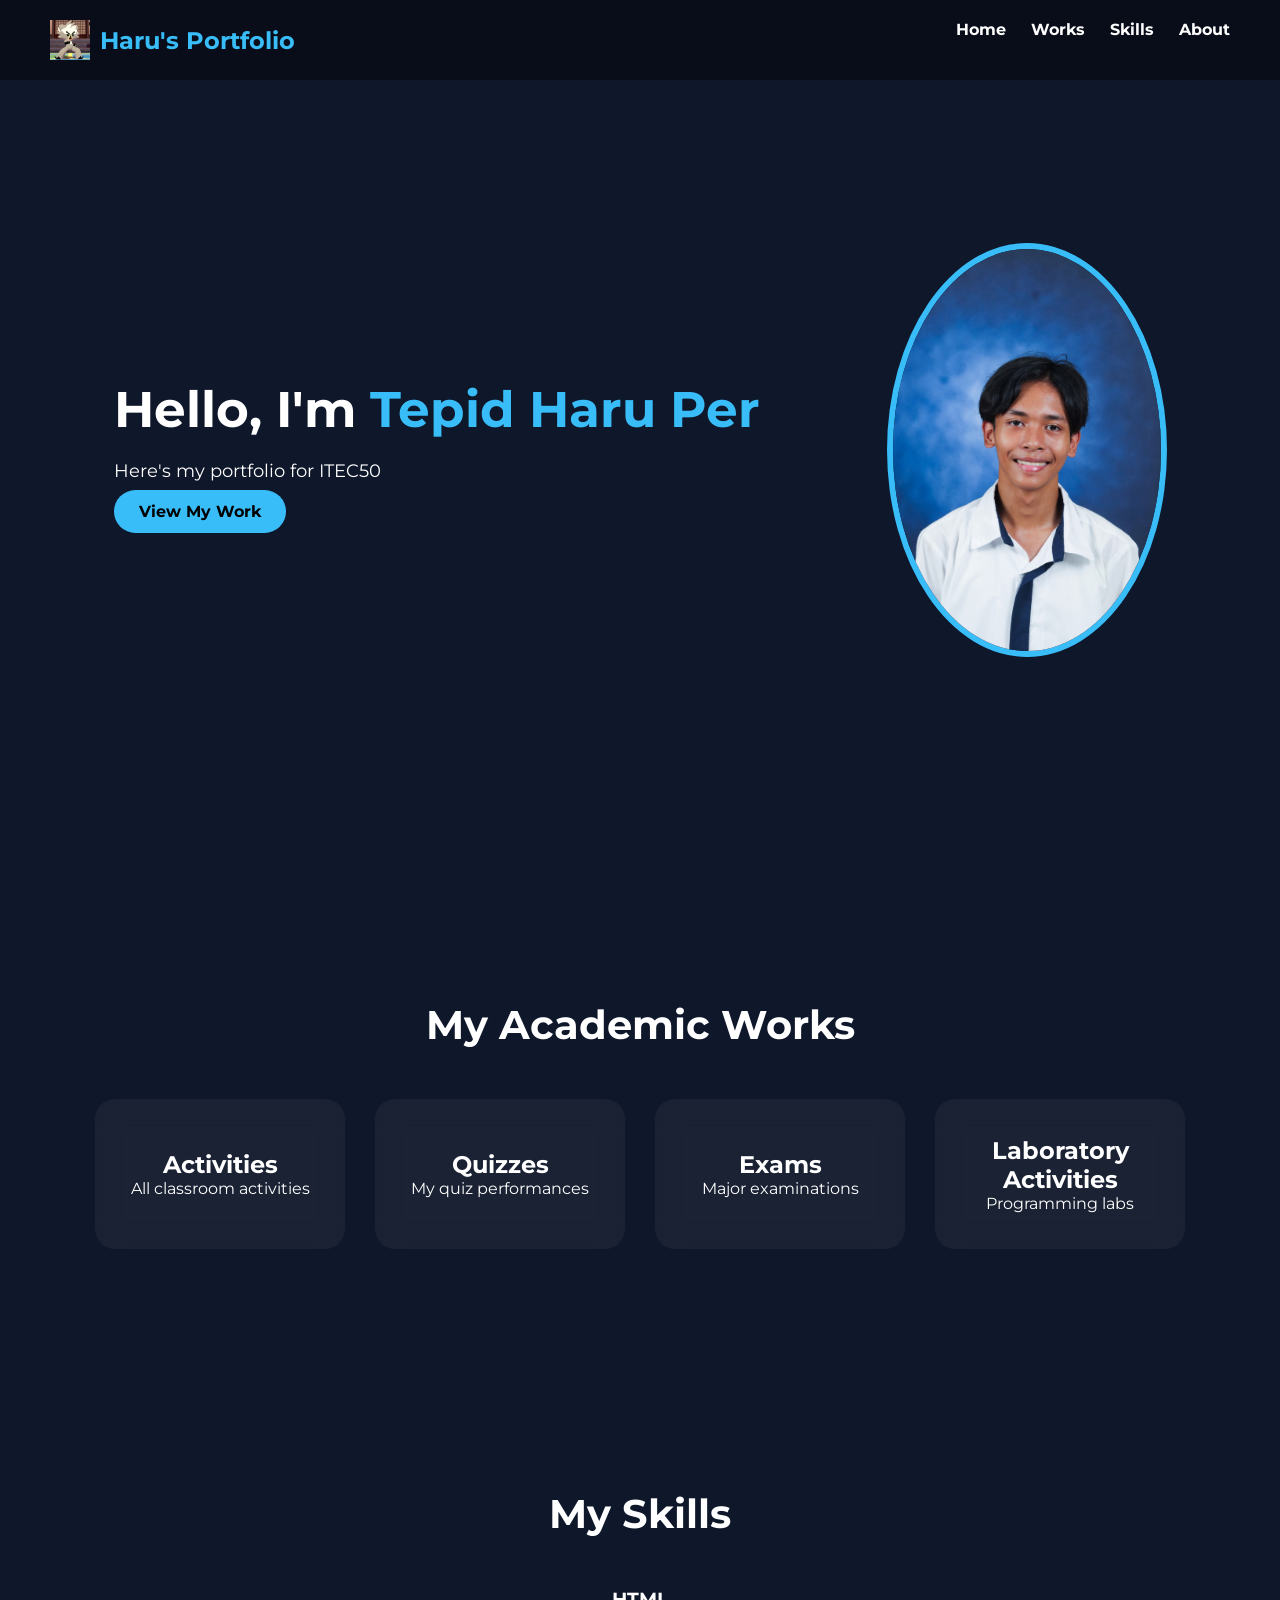
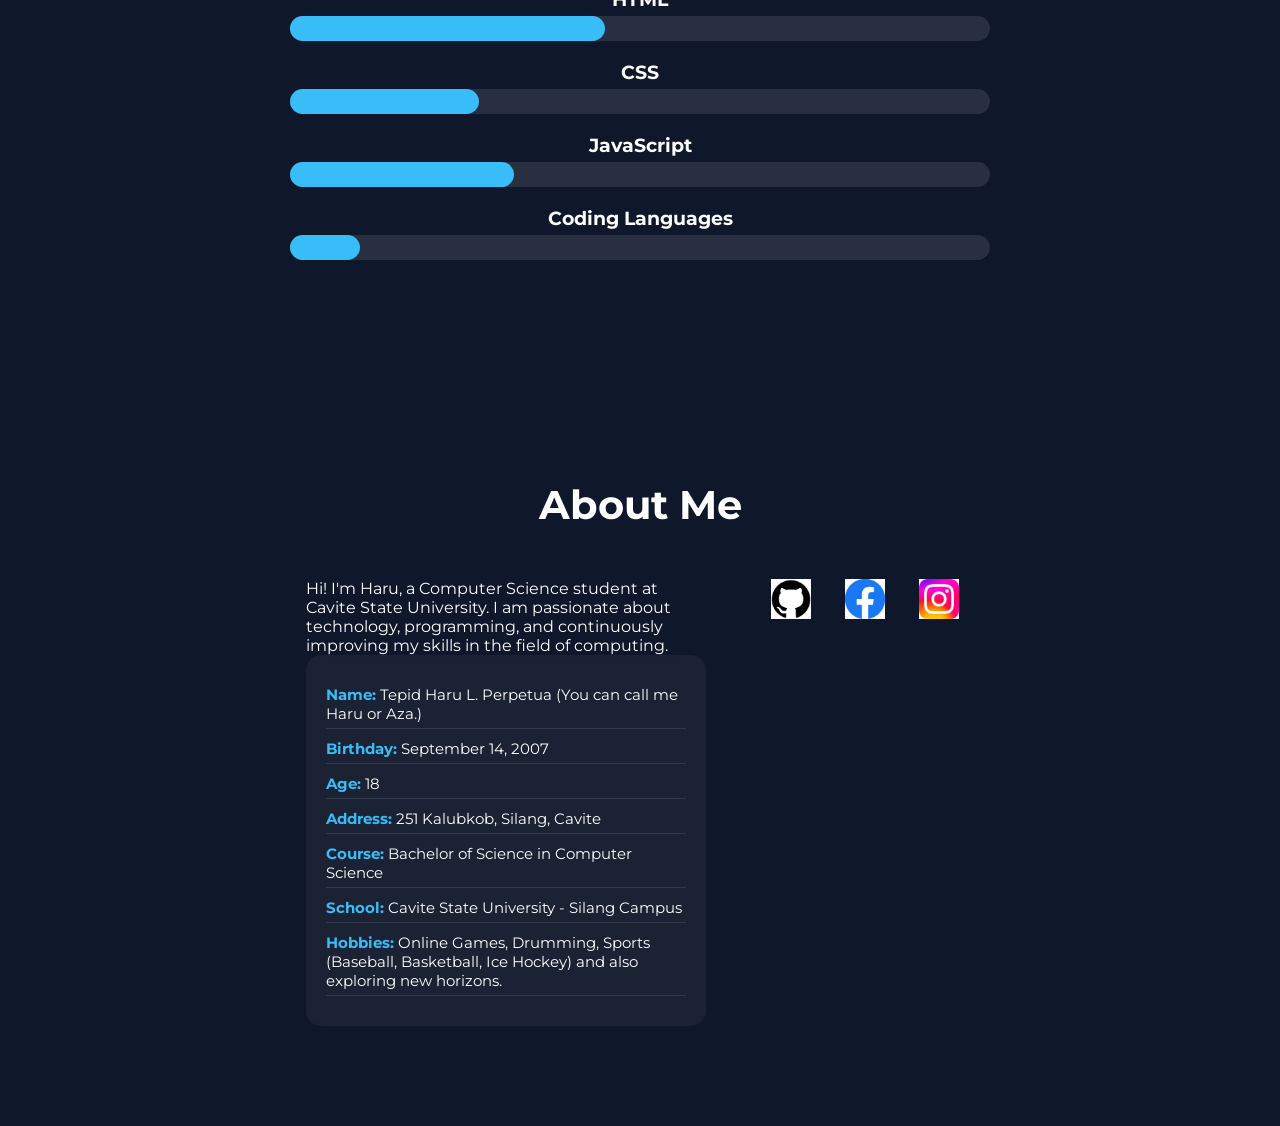
==== commit e4363471: "Update GitHub link in index.html" ====
--- a/index.html
+++ b/index.html
@@ -92,7 +92,7 @@
 </div>
 <div class="socials">
 
-<a href="https://github.com/clann-xd" target="_blank">
+<a href="https://github.com/eyzacheyl" target="_blank">
 <img src="images/github.png" alt="GitHub">
 </a>
 
